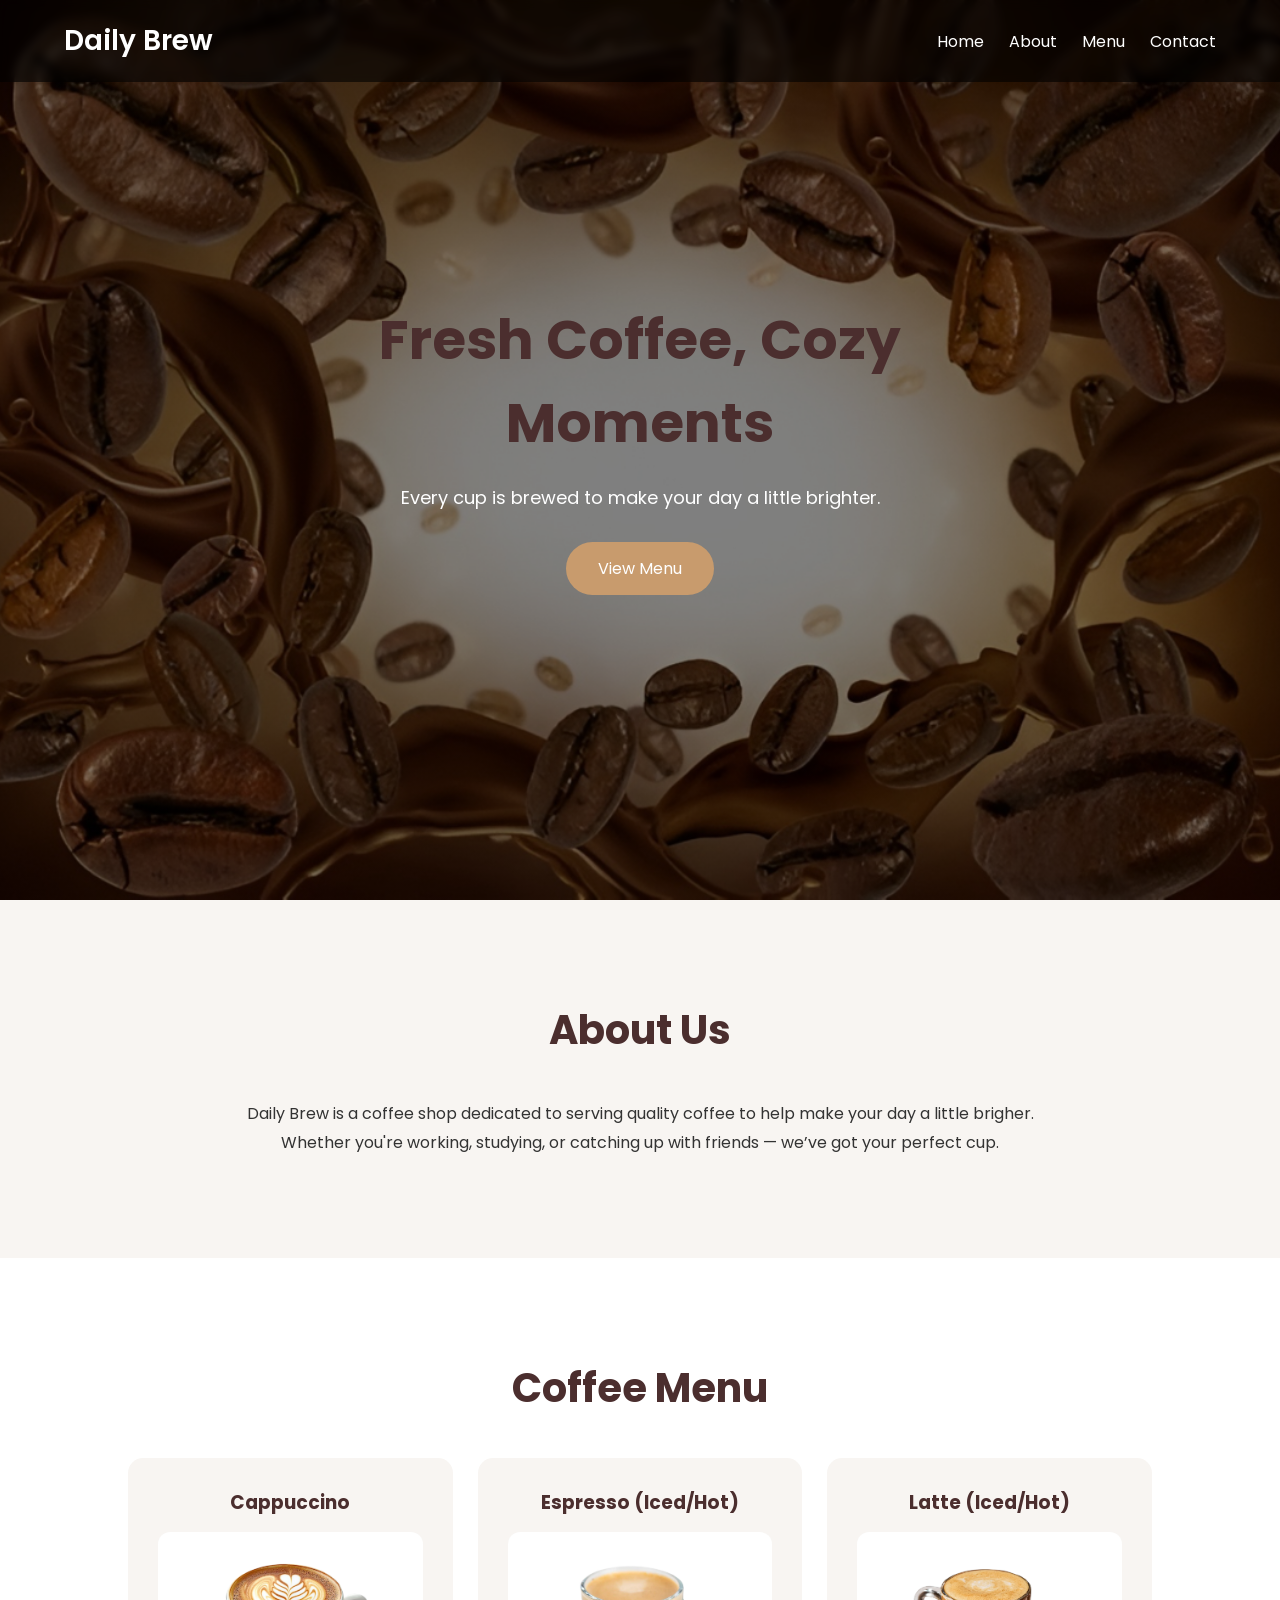
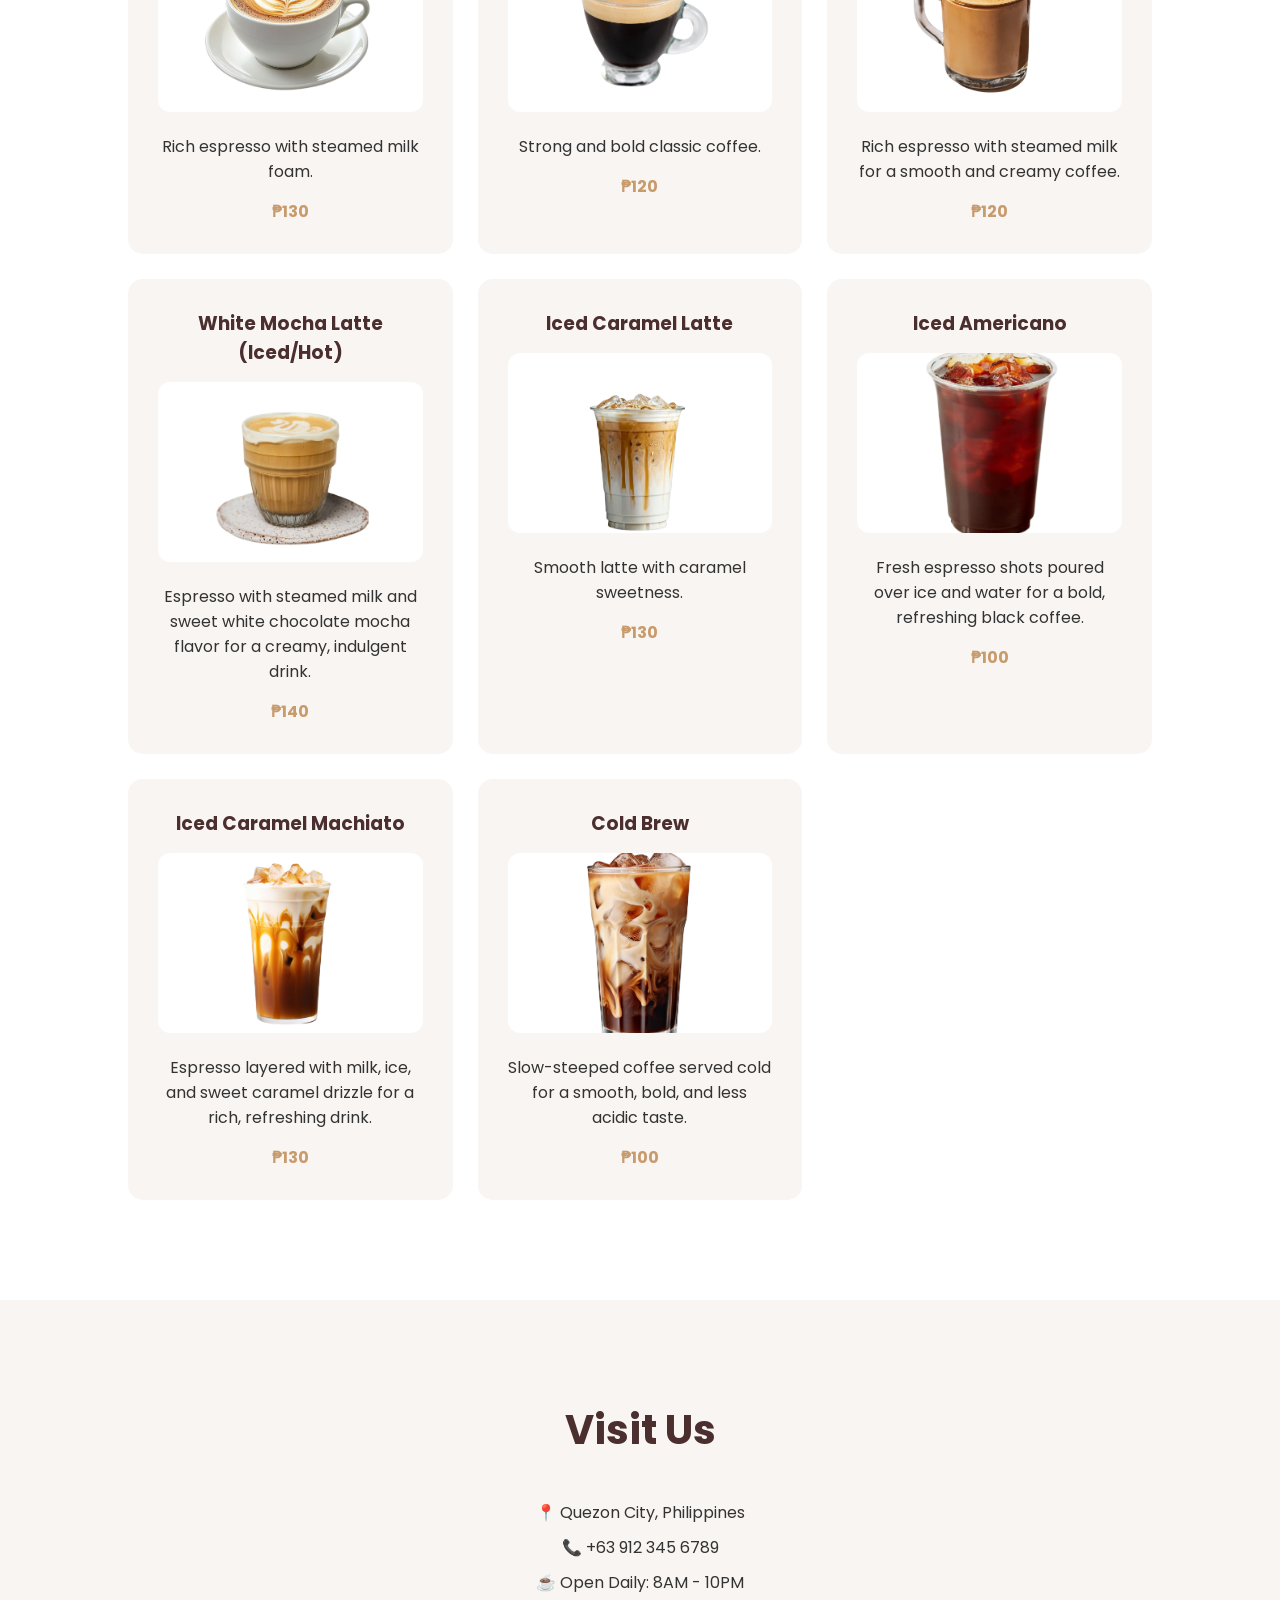
==== index.html @ fbd48a15 "Add files via upload" ====
<!DOCTYPE html>
<html lang="en">
<head>
    <meta charset="UTF-8" />
    <meta name="viewport" content="width=device-width, initial-scale=1.0" />
    <title>Daily Brew Coffee</title>

    <link rel="stylesheet" href="style.css" />

    <link rel="preconnect" href="https://fonts.googleapis.com">
    <link href="https://fonts.googleapis.com/css2?family=Poppins:wght@300;400;500;600;700&display=swap" rel="stylesheet">
</head>
<body>

    <!-- Navbar -->
    <header>
        <nav class="navbar">
            <h1 class="logo">Daily Brew</h1>

            <ul class="nav-links">
                <li><a href="#home">Home</a></li>
                <li><a href="#about">About</a></li>
                <li><a href="#menu">Menu</a></li>
                <li><a href="#contact">Contact</a></li>
            </ul>
        </nav>
    </header>

    <!-- Hero Section -->
    <section class="hero" id="home">
        <div class="hero-content">
            <h2>Fresh Coffee, Cozy Moments</h2>
            <p>
                Every cup is brewed to make your day a little brighter.
            </p>

            <a href="#menu" class="btn">View Menu</a>
        </div>
    </section>

    <!-- About -->
    <section class="about" id="about">
        <div class="container">
            <h2>About Us</h2>

            <p>
                Daily Brew is a coffee shop dedicated to serving quality coffee
                to help make your day a little brigher. Whether you're working,
                studying, or catching up with friends — we’ve got your perfect cup.
            </p>
        </div>
    </section>

    <!-- Menu -->
    <section class="menu" id="menu">
        <div class="container">
            <h2>Coffee Menu</h2>

            <div class="menu-grid">

                <div class="menu-card">
                    <h3>Cappuccino </h3>
                    <img src="/images/cappucino.png" alt="cappucino photo">
                    <p>Rich espresso with steamed milk foam.</p>
                    <span>₱130</span>
                    
                </div>

                <div class="menu-card">
                    <h3>Espresso (Iced/Hot)</h3>
                    <img src="images/espresso.png" alt="espresso photo">
                    <p>Strong and bold classic coffee.</p>
                    <span>₱120</span>
                </div>

                <div class="menu-card">
                    <h3>Latte (Iced/Hot)</h3>
                    <img src="images/lattee.png" alt="latte photo">
                    <p>Rich espresso with steamed milk for a smooth and creamy coffee.</p>
                    <span>₱120</span>
                </div>

                <div class="menu-card">
                    <h3>White Mocha Latte (Iced/Hot)</h3>
                    <img src="images/whitemochalatte.png" alt="white mocha latte photo">
                    <p>Espresso with steamed milk and sweet white chocolate mocha flavor for a creamy, indulgent drink.</p>
                    <span>₱140</span>
                </div>

                <div class="menu-card">
                    <h3>Iced Caramel Latte</h3>
                    <img src="images/caramellatte.png" alt="caramel latte photo">
                    <p>Smooth latte with caramel sweetness.</p>
                    <span>₱130</span>
                </div>
                
                <div class="menu-card">
                    <h3>Iced Americano</h3>
                    <img src="images/amerikano.png" alt="Iced Americano photo">
                    <p>Fresh espresso shots poured over ice and water for a bold, refreshing black coffee.</p>
                    <span>₱100</span>
                </div>

                <div class="menu-card">
                    <h3>Iced Caramel Machiato</h3>
                    <img src="images/caramelmachiato.png" alt="caramel machiato photo">
                    <p>Espresso layered with milk, ice, and sweet caramel drizzle for a rich, refreshing drink.</p>
                    <span>₱130</span>
                </div>

                <div class="menu-card">
                    <h3>Cold Brew</h3>
                    <img src="images/coldbrews.png" alt="cold brew photo">
                    <p>Slow-steeped coffee served cold for a smooth, bold, and less acidic taste.</p>
                    <span>₱100</span>
                </div>


            </div>
        </div>
    </section>

    <!-- Contact -->
    <section class="contact" id="contact">
        <div class="container">
            <h2>Visit Us</h2>

            <p>📍 Quezon City, Philippines</p>
            <p>📞 +63 912 345 6789</p>
            <p>☕ Open Daily: 8AM - 10PM</p>
        </div>
    </section>
    
    <script src="script.js"></script>
</body>
</html>
---- style.css ----
*{
    margin: 0;
    padding: 0;
    box-sizing: border-box;
}

body{
    font-family: 'Poppins', sans-serif;
    background: #f8f5f2;
    color: #333;
}

/* Navbar */
header{
    width: 100%;
    position: fixed;
    top: 0;
    left: 0;
    background: rgba(0,0,0,0.6);
    backdrop-filter: blur(5px);
    z-index: 1000;
}

.navbar{
    width: 90%;
    margin: auto;
    padding: 20px 0;

    display: flex;
    justify-content: space-between;
    align-items: center;
}

.logo{
    color: white;
    font-size: 28px;
    font-weight: 600;
}

.nav-links{
    list-style: none;
    display: flex;
    gap: 25px;
}

.nav-links a{
    text-decoration: none;
    color: white;
    transition: 0.3s;
}

.nav-links a:hover{
    color: #c89b6d;
}

/* Hero */
.hero{
    height: 100vh;

    background:
        linear-gradient(rgba(0,0,0,0.5),
        rgba(0,0,0,0.5)),
        url("images/coffeewebs.jpg");

    background-size: cover;
    background-position: center;

    display: flex;
    justify-content: center;
    align-items: center;
    text-align: center;
    color: white;
}

.hero-content{
    width: 90%;
    max-width: 700px;
}

.hero h2{
    font-size: 55px;
    margin-bottom: 20px;
}

.hero p{
    font-size: 18px;
    margin-bottom: 30px;
    line-height: 1.6;
}

.btn{
    display: inline-block;
    padding: 14px 32px;
    background: #c89b6d;
    color: white;
    text-decoration: none;
    border-radius: 50px;
    transition: 0.3s;
}

.btn:hover{
    background: #a97c50;
}

/* Sections */
section{
    padding: 100px 10%;
}

.container{
    max-width: 1100px;
    margin: auto;
}

section h2{
    text-align: center;
    margin-bottom: 40px;
    font-size: 40px;
    color: #4b2e2e;
}

/* About */
.about p{
    text-align: center;
    line-height: 1.8;
    max-width: 800px;
    margin: auto;
}

/* Menu */
.menu{
    background: white;
}

.menu-grid{
    display: grid;
    grid-template-columns: repeat(auto-fit, minmax(250px,1fr));
    gap: 25px;
}

.menu-card{
    background: #f8f5f2;
    padding: 30px;
    border-radius: 15px;
    text-align: center;
    transition: 0.3s;
}

.menu-card img {
    width: 100%;
    height: 180px;
    object-fit: cover;
    border-radius: 12px;
    margin-bottom: 15px;
}

.menu-card:hover{
    transform: translateY(-5px);
}

.menu-card h3{
    margin-bottom: 15px;
    color: #4b2e2e;
}

.menu-card p{
    margin-bottom: 15px;
}

.menu-card span{
    font-weight: bold;
    color: #c89b6d;
}

/* Contact */
.contact{
    text-align: center;
}

.contact p{
    margin: 10px 0;
}

/* SECTION ANIMATION */
section{
    opacity: 0;
    transform: translateY(50px);
    transition: 1s;
}

section.show{
    opacity: 1;
    transform: translateY(0);
}

/* BUTTON RIPPLE EFFECT */
.btn{
    position: relative;
    overflow: hidden;
}

.ripple{
    position: absolute;
    width: 20px;
    height: 20px;
    background: rgba(255,255,255,0.7);
    border-radius: 50%;
    transform: scale(0);
    animation: ripple-effect 0.6s linear;
}

@keyframes ripple-effect{
    to{
        transform: scale(15);
        opacity: 0;
    }
}

/* MENU CARD SMOOTH EFFECT */
.menu-card{
    transition: 0.3s ease;
}

/* Responsive */
@media(max-width: 768px){

    .navbar{
        flex-direction: column;
        gap: 15px;
    }

    .hero h2{
        font-size: 38px;
    }

    .nav-links{
        gap: 15px;
    }
}
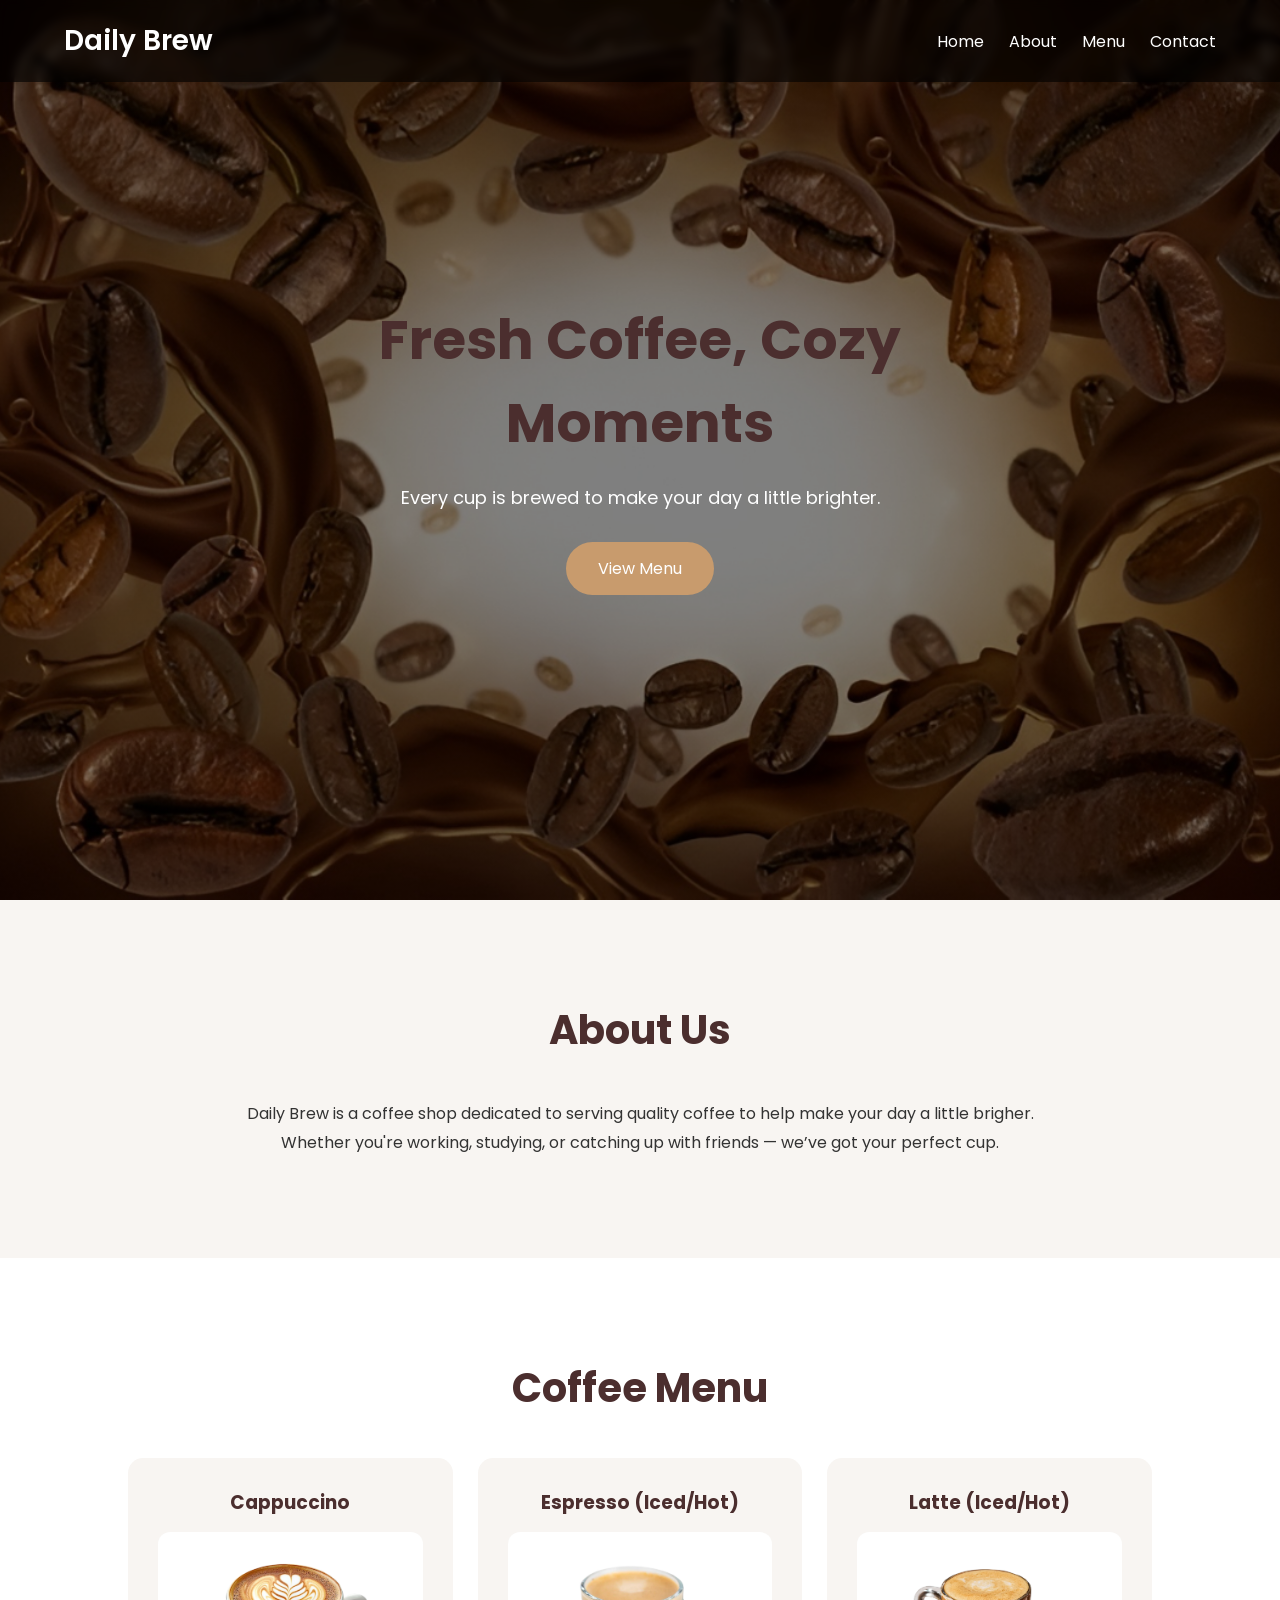
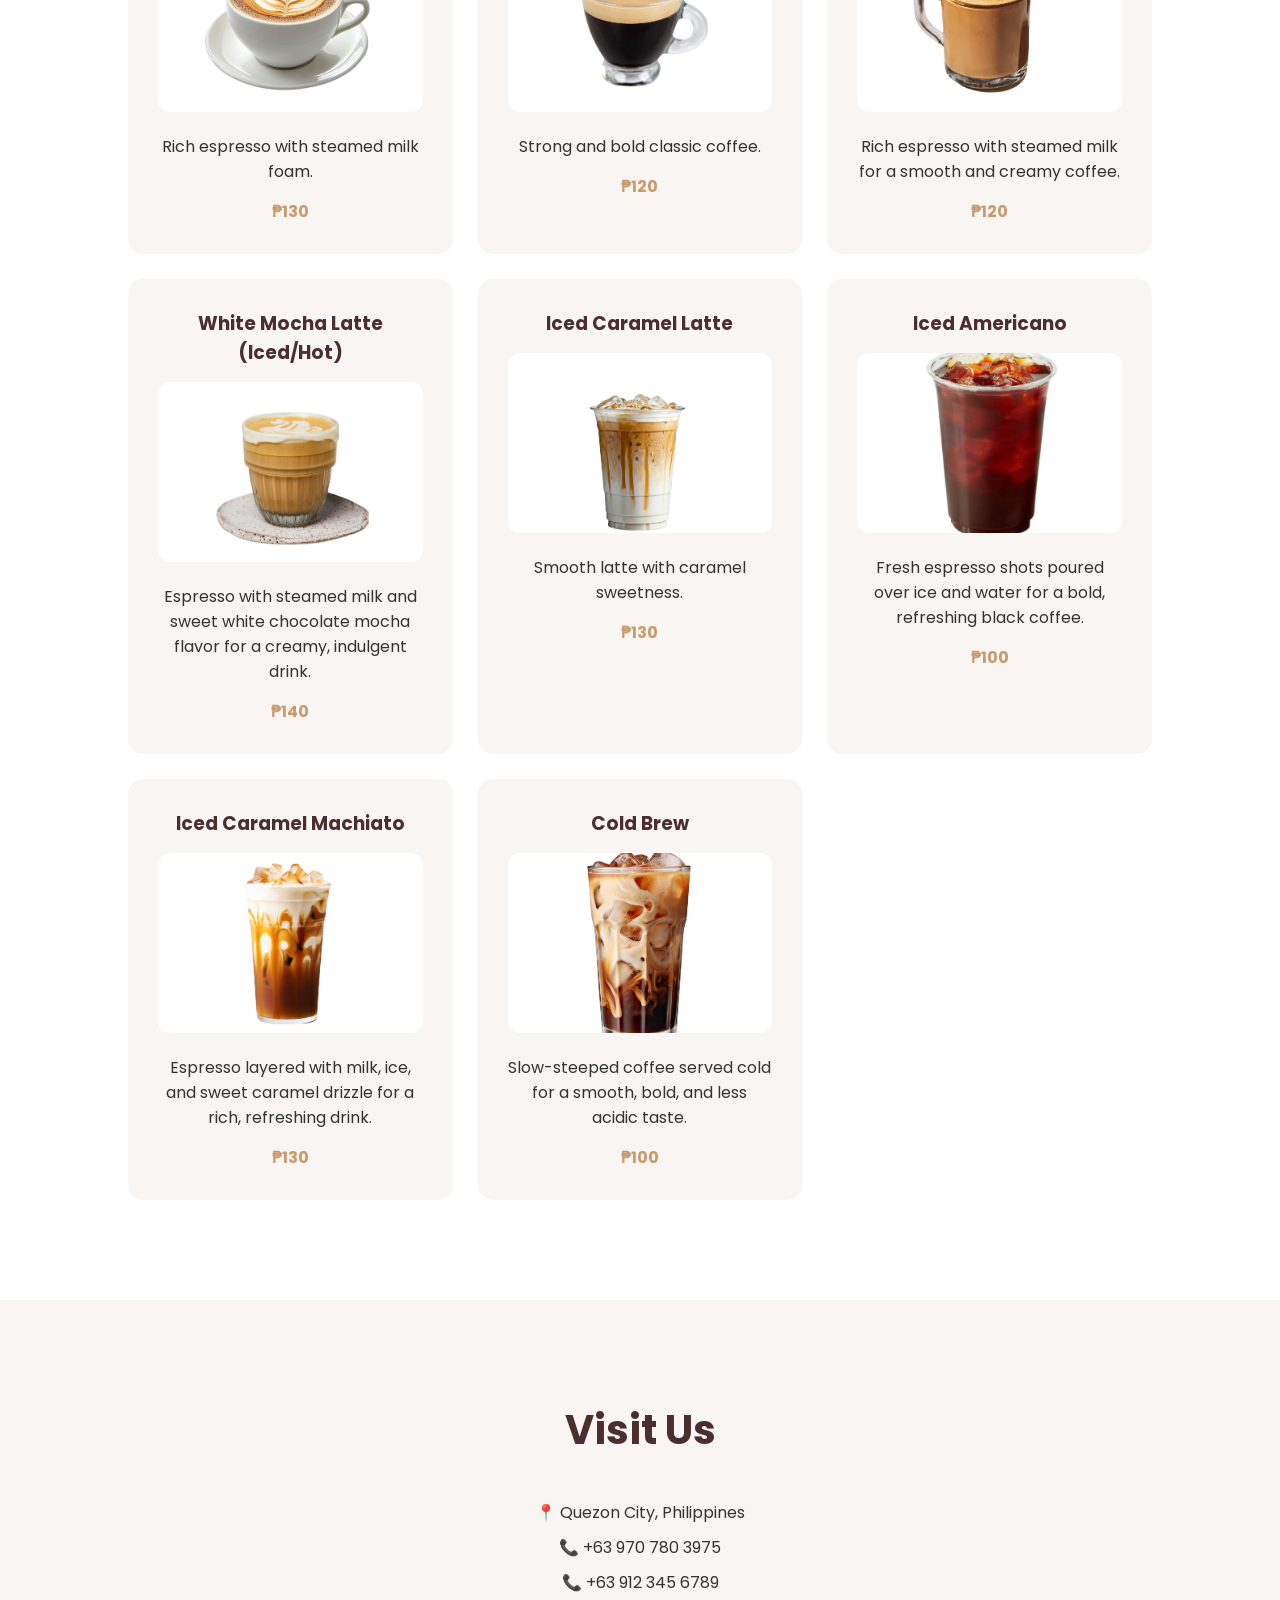
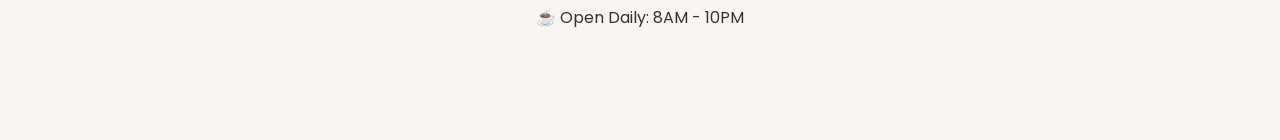
==== commit c494dc4e: "Update index.html akin to" ====
--- a/index.html
+++ b/index.html
@@ -26,7 +26,7 @@
         </nav>
     </header>
 
-    <!-- Hero Section -->
+    <!-- Eto Hero Section namin -->
     <section class="hero" id="home">
         <div class="hero-content">
             <h2>Fresh Coffee, Cozy Moments</h2>
@@ -51,7 +51,7 @@
         </div>
     </section>
 
-    <!-- Menu -->
+    <!-- Eto yung mga Menu ng  coffee -->
     <section class="menu" id="menu">
         <div class="container">
             <h2>Coffee Menu</h2>
@@ -60,7 +60,7 @@
 
                 <div class="menu-card">
                     <h3>Cappuccino </h3>
-                    <img src="/images/cappucino.png" alt="cappucino photo">
+                    <img src="images/cappucino.png" alt="cappucino photo">
                     <p>Rich espresso with steamed milk foam.</p>
                     <span>₱130</span>
                     
@@ -126,6 +126,7 @@
             <h2>Visit Us</h2>
 
             <p>📍 Quezon City, Philippines</p>
+              <p>📞 +63 970 780 3975</p>
             <p>📞 +63 912 345 6789</p>
             <p>☕ Open Daily: 8AM - 10PM</p>
         </div>
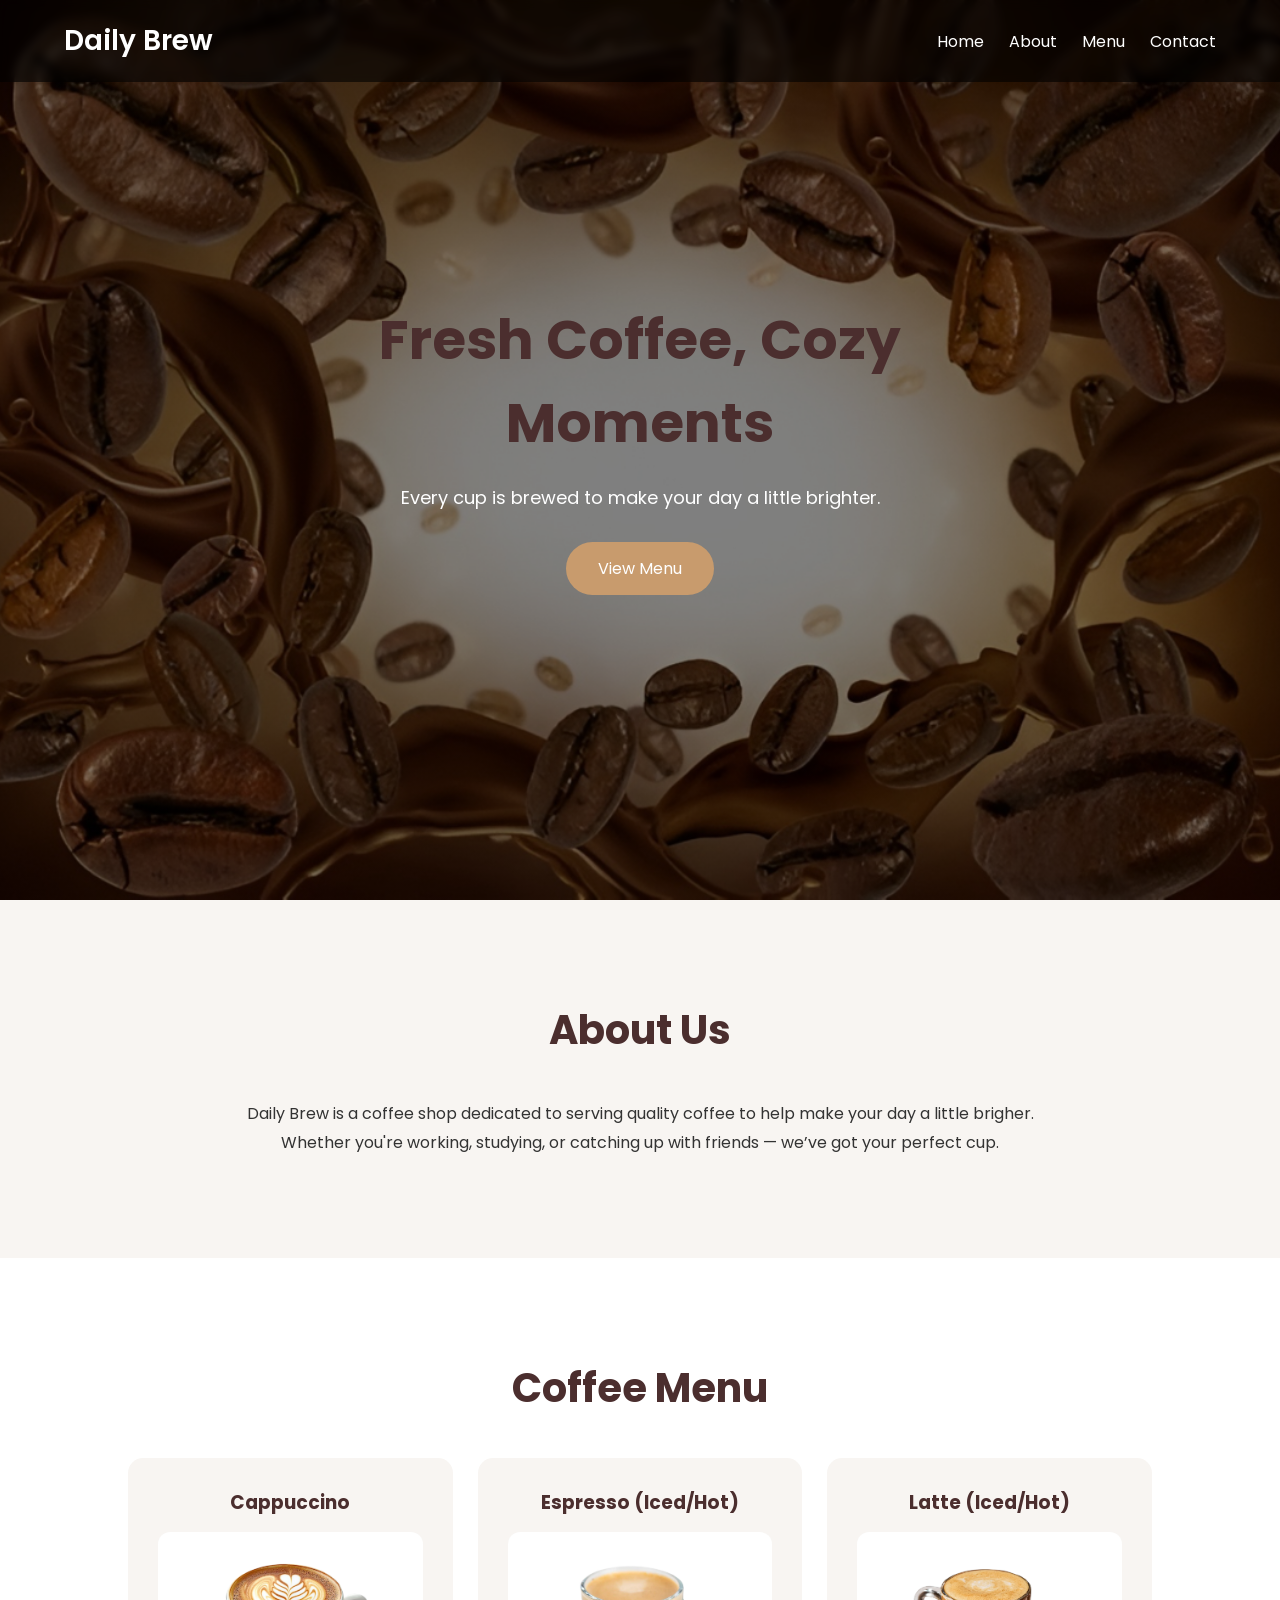
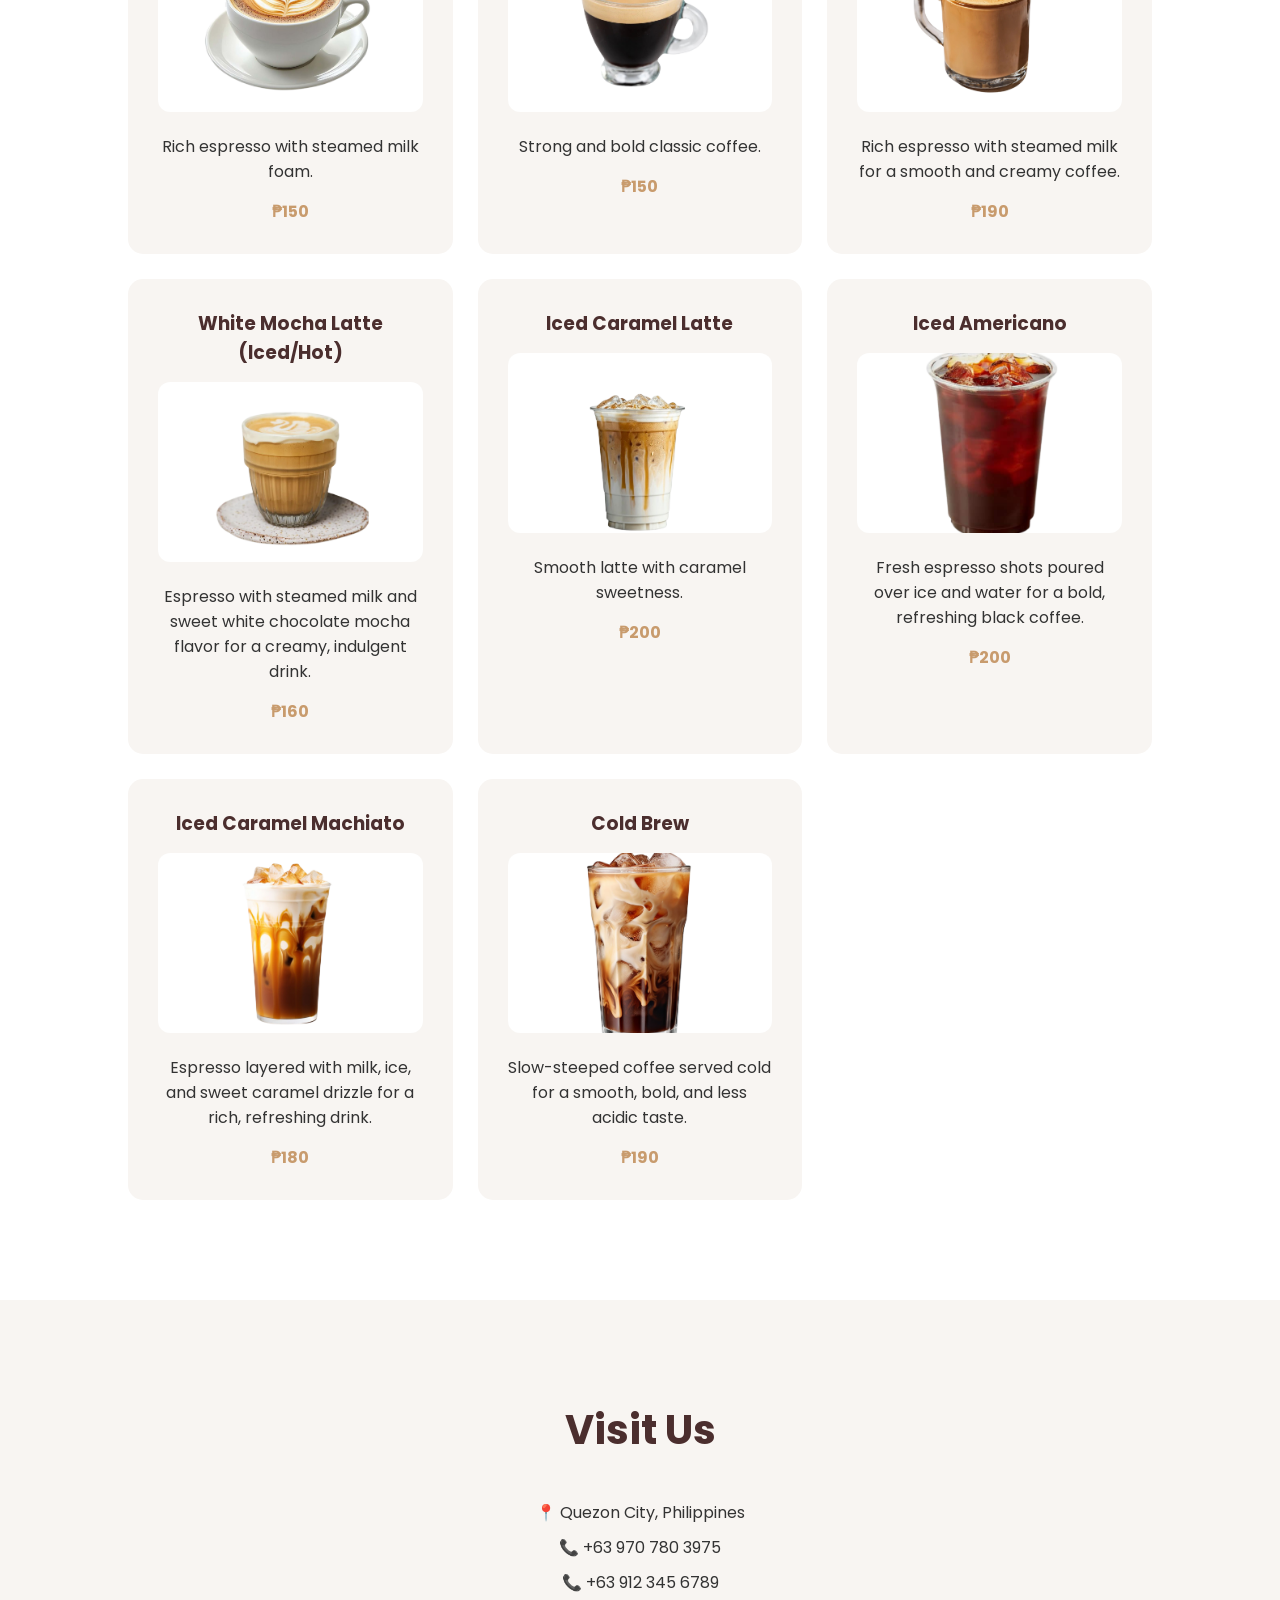
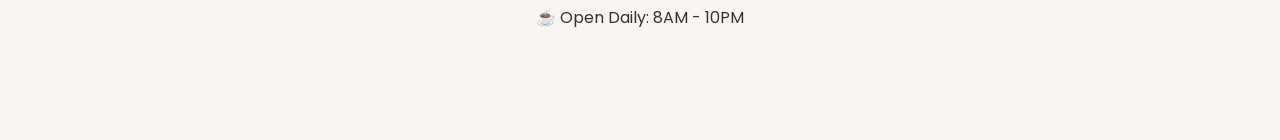
==== commit cddf14ae: "Update index.html" ====
--- a/index.html
+++ b/index.html
@@ -62,7 +62,7 @@
                     <h3>Cappuccino </h3>
                     <img src="images/cappucino.png" alt="cappucino photo">
                     <p>Rich espresso with steamed milk foam.</p>
-                    <span>₱130</span>
+                    <span>₱150</span>
                     
                 </div>
 
@@ -70,49 +70,49 @@
                     <h3>Espresso (Iced/Hot)</h3>
                     <img src="images/espresso.png" alt="espresso photo">
                     <p>Strong and bold classic coffee.</p>
-                    <span>₱120</span>
+                    <span>₱150</span>
                 </div>
 
                 <div class="menu-card">
                     <h3>Latte (Iced/Hot)</h3>
                     <img src="images/lattee.png" alt="latte photo">
                     <p>Rich espresso with steamed milk for a smooth and creamy coffee.</p>
-                    <span>₱120</span>
+                    <span>₱190</span>
                 </div>
 
                 <div class="menu-card">
                     <h3>White Mocha Latte (Iced/Hot)</h3>
                     <img src="images/whitemochalatte.png" alt="white mocha latte photo">
                     <p>Espresso with steamed milk and sweet white chocolate mocha flavor for a creamy, indulgent drink.</p>
-                    <span>₱140</span>
+                    <span>₱160</span>
                 </div>
 
                 <div class="menu-card">
                     <h3>Iced Caramel Latte</h3>
                     <img src="images/caramellatte.png" alt="caramel latte photo">
                     <p>Smooth latte with caramel sweetness.</p>
-                    <span>₱130</span>
+                    <span>₱200</span>
                 </div>
                 
                 <div class="menu-card">
                     <h3>Iced Americano</h3>
                     <img src="images/amerikano.png" alt="Iced Americano photo">
                     <p>Fresh espresso shots poured over ice and water for a bold, refreshing black coffee.</p>
-                    <span>₱100</span>
+                    <span>₱200</span>
                 </div>
 
                 <div class="menu-card">
                     <h3>Iced Caramel Machiato</h3>
                     <img src="images/caramelmachiato.png" alt="caramel machiato photo">
                     <p>Espresso layered with milk, ice, and sweet caramel drizzle for a rich, refreshing drink.</p>
-                    <span>₱130</span>
+                    <span>₱180</span>
                 </div>
 
                 <div class="menu-card">
                     <h3>Cold Brew</h3>
                     <img src="images/coldbrews.png" alt="cold brew photo">
                     <p>Slow-steeped coffee served cold for a smooth, bold, and less acidic taste.</p>
-                    <span>₱100</span>
+                    <span>₱190</span>
                 </div>
 
 
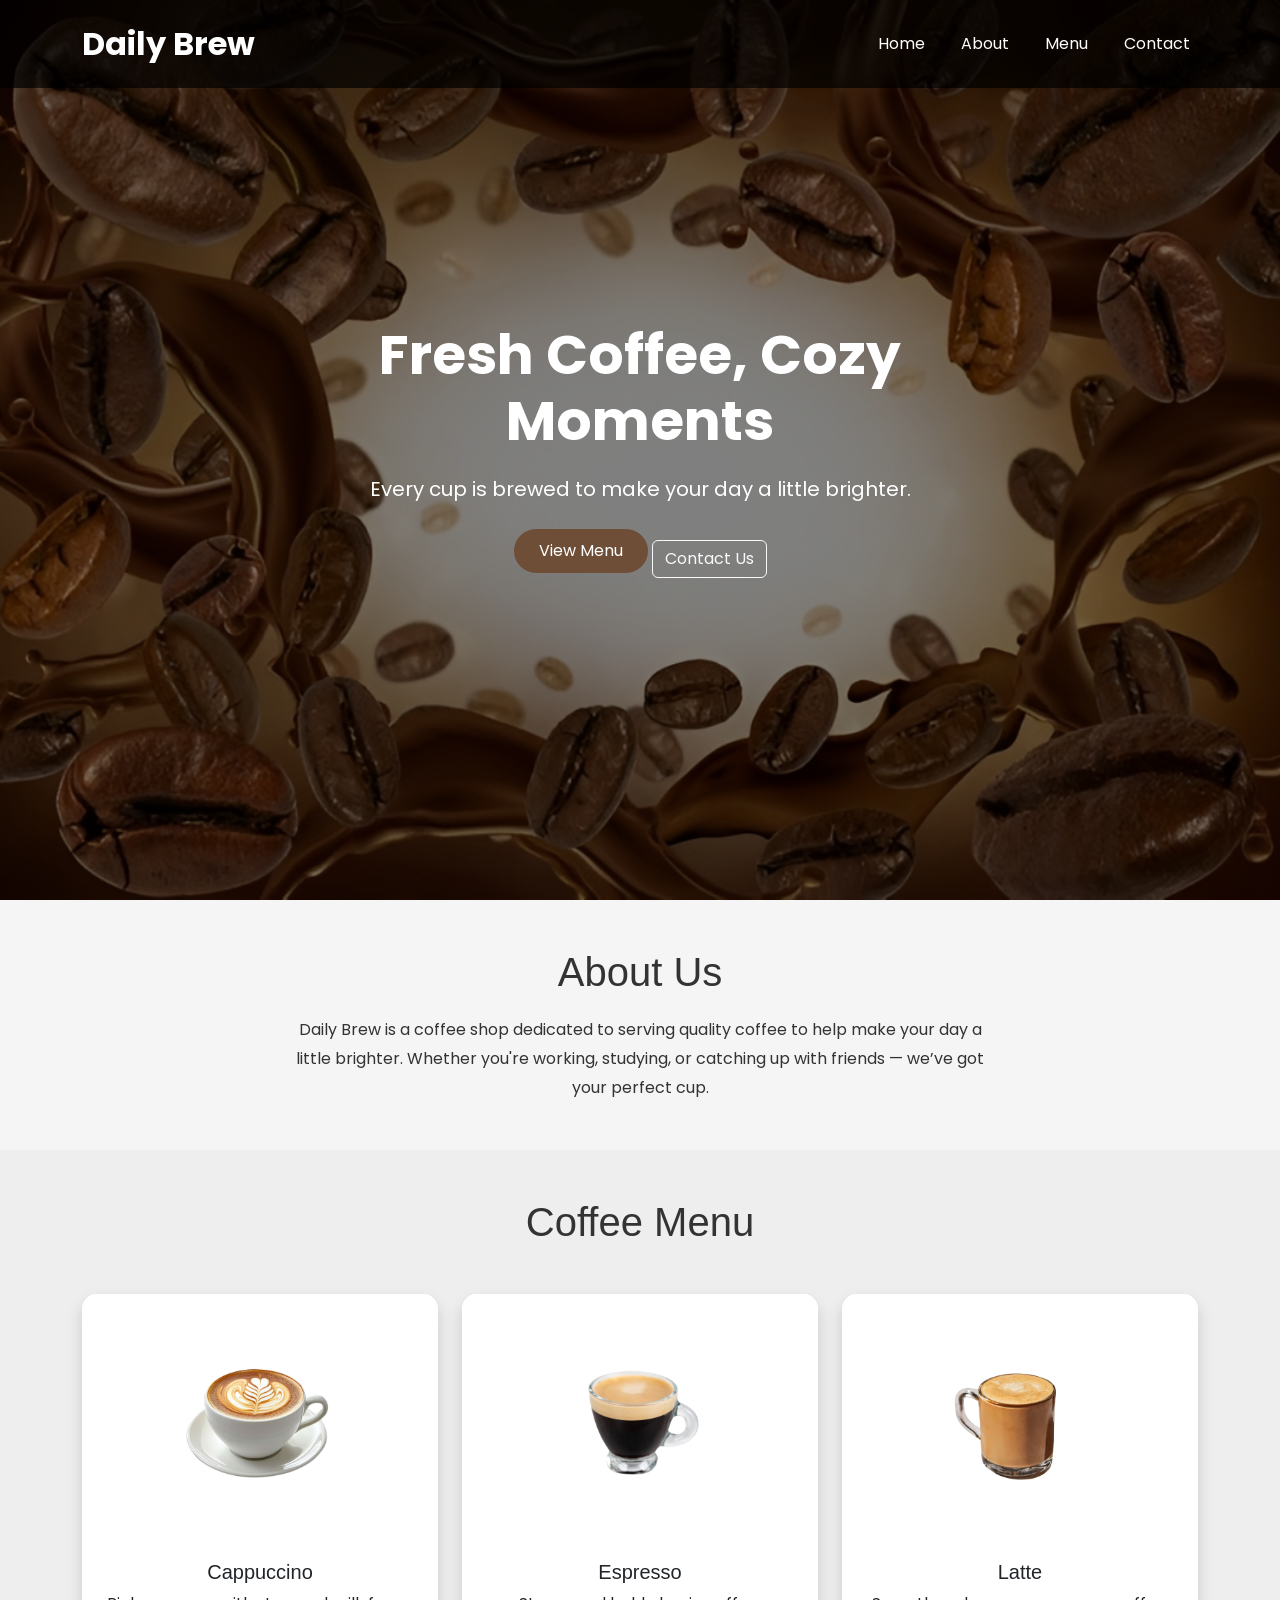
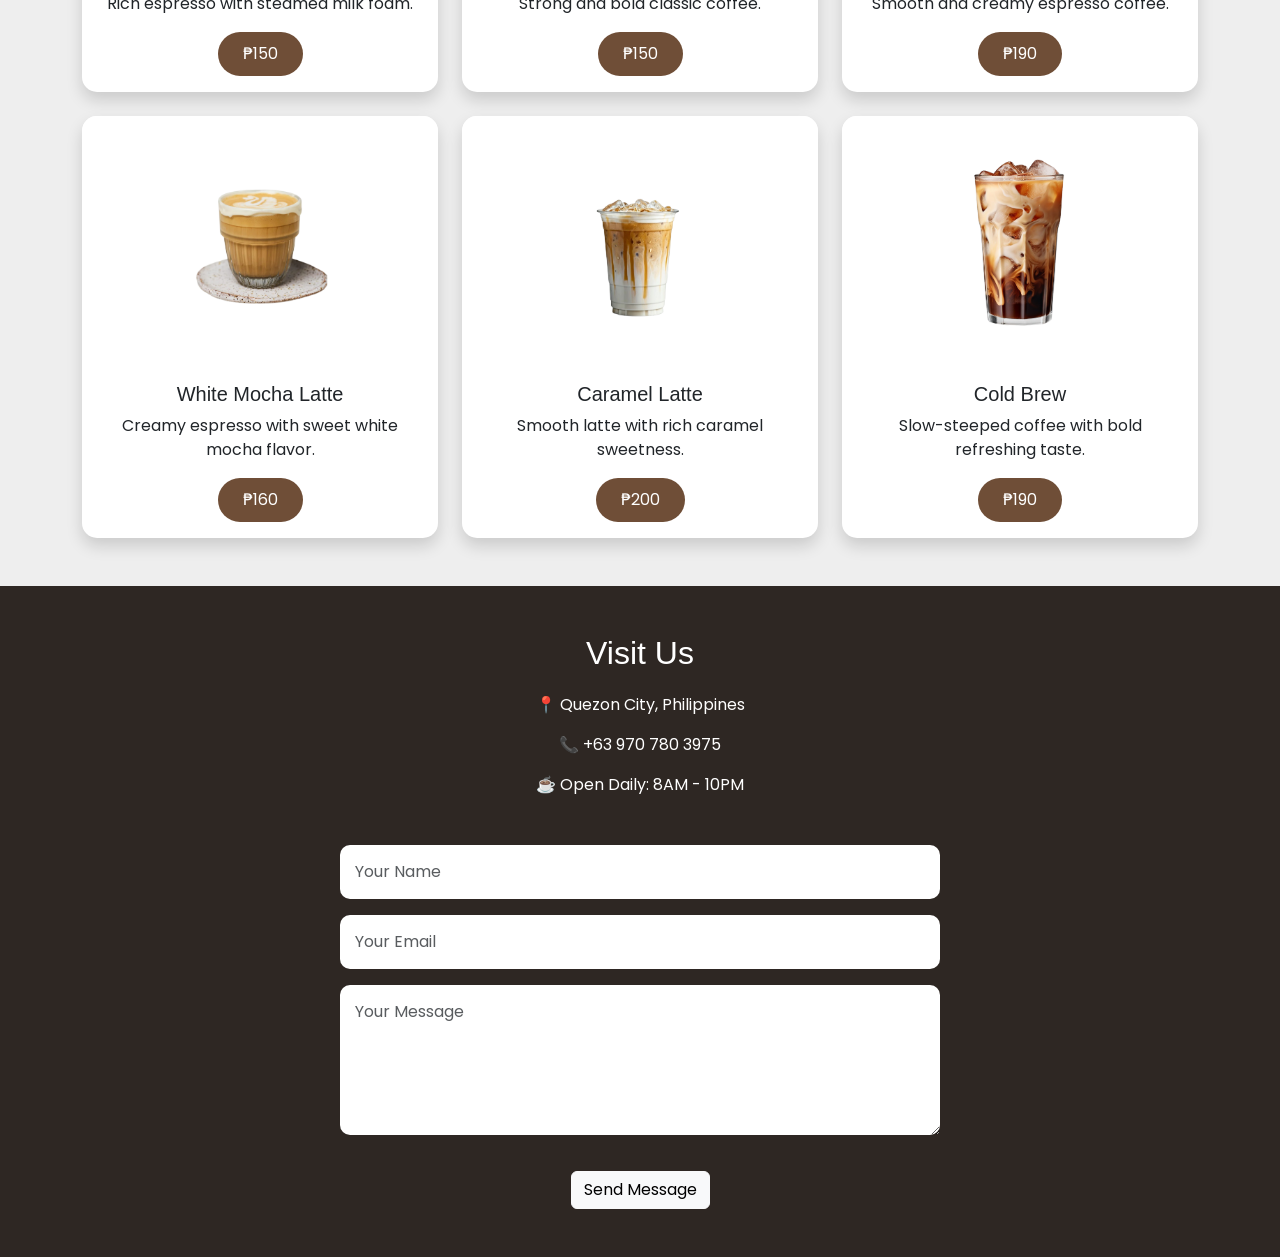
==== commit cdc17957: "Add files via upload" ====
--- a/index.html
+++ b/index.html
@@ -1,137 +1,387 @@
 <!DOCTYPE html>
 <html lang="en">
 <head>
-    <meta charset="UTF-8" />
-    <meta name="viewport" content="width=device-width, initial-scale=1.0" />
+
+    <meta charset="UTF-8">
+    <meta name="viewport" content="width=device-width, initial-scale=1.0">
+
     <title>Daily Brew Coffee</title>
 
-    <link rel="stylesheet" href="style.css" />
-
+    <!-- Bootstrap -->
+    <link href="https://cdn.jsdelivr.net/npm/bootstrap@5.3.3/dist/css/bootstrap.min.css" rel="stylesheet">
+
+    <!-- Custom CSS -->
+    <link rel="stylesheet" href="css/style.css">
+
+    <!-- Google Fonts -->
     <link rel="preconnect" href="https://fonts.googleapis.com">
+
     <link href="https://fonts.googleapis.com/css2?family=Poppins:wght@300;400;500;600;700&display=swap" rel="stylesheet">
+
 </head>
+
 <body>
 
-    <!-- Navbar -->
-    <header>
-        <nav class="navbar">
-            <h1 class="logo">Daily Brew</h1>
-
-            <ul class="nav-links">
-                <li><a href="#home">Home</a></li>
-                <li><a href="#about">About</a></li>
-                <li><a href="#menu">Menu</a></li>
-                <li><a href="#contact">Contact</a></li>
+<!-- NAVBAR -->
+
+<nav class="navbar navbar-expand-lg navbar-dark fixed-top">
+
+    <div class="container">
+
+        <a class="navbar-brand logo" href="#">
+            Daily Brew
+        </a>
+
+        <button class="navbar-toggler"
+        type="button"
+        data-bs-toggle="collapse"
+        data-bs-target="#navbarNav">
+
+            <span class="navbar-toggler-icon"></span>
+
+        </button>
+
+        <div class="collapse navbar-collapse" id="navbarNav">
+
+            <ul class="navbar-nav ms-auto">
+
+                <li class="nav-item">
+                    <a class="nav-link" href="#home">Home</a>
+                </li>
+
+                <li class="nav-item">
+                    <a class="nav-link" href="#about">About</a>
+                </li>
+
+                <li class="nav-item">
+                    <a class="nav-link" href="#menu">Menu</a>
+                </li>
+
+                <li class="nav-item">
+                    <a class="nav-link" href="#contact">Contact</a>
+                </li>
+
             </ul>
-        </nav>
-    </header>
-
-    <!-- Eto Hero Section namin -->
-    <section class="hero" id="home">
-        <div class="hero-content">
-            <h2>Fresh Coffee, Cozy Moments</h2>
-            <p>
-                Every cup is brewed to make your day a little brighter.
-            </p>
-
-            <a href="#menu" class="btn">View Menu</a>
-        </div>
-    </section>
-
-    <!-- About -->
-    <section class="about" id="about">
-        <div class="container">
-            <h2>About Us</h2>
-
-            <p>
-                Daily Brew is a coffee shop dedicated to serving quality coffee
-                to help make your day a little brigher. Whether you're working,
-                studying, or catching up with friends — we’ve got your perfect cup.
-            </p>
-        </div>
-    </section>
-
-    <!-- Eto yung mga Menu ng  coffee -->
-    <section class="menu" id="menu">
-        <div class="container">
-            <h2>Coffee Menu</h2>
-
-            <div class="menu-grid">
-
-                <div class="menu-card">
-                    <h3>Cappuccino </h3>
-                    <img src="images/cappucino.png" alt="cappucino photo">
-                    <p>Rich espresso with steamed milk foam.</p>
-                    <span>₱150</span>
-                    
-                </div>
-
-                <div class="menu-card">
-                    <h3>Espresso (Iced/Hot)</h3>
-                    <img src="images/espresso.png" alt="espresso photo">
-                    <p>Strong and bold classic coffee.</p>
-                    <span>₱150</span>
-                </div>
-
-                <div class="menu-card">
-                    <h3>Latte (Iced/Hot)</h3>
-                    <img src="images/lattee.png" alt="latte photo">
-                    <p>Rich espresso with steamed milk for a smooth and creamy coffee.</p>
-                    <span>₱190</span>
-                </div>
-
-                <div class="menu-card">
-                    <h3>White Mocha Latte (Iced/Hot)</h3>
-                    <img src="images/whitemochalatte.png" alt="white mocha latte photo">
-                    <p>Espresso with steamed milk and sweet white chocolate mocha flavor for a creamy, indulgent drink.</p>
-                    <span>₱160</span>
-                </div>
-
-                <div class="menu-card">
-                    <h3>Iced Caramel Latte</h3>
-                    <img src="images/caramellatte.png" alt="caramel latte photo">
-                    <p>Smooth latte with caramel sweetness.</p>
-                    <span>₱200</span>
-                </div>
-                
-                <div class="menu-card">
-                    <h3>Iced Americano</h3>
-                    <img src="images/amerikano.png" alt="Iced Americano photo">
-                    <p>Fresh espresso shots poured over ice and water for a bold, refreshing black coffee.</p>
-                    <span>₱200</span>
-                </div>
-
-                <div class="menu-card">
-                    <h3>Iced Caramel Machiato</h3>
-                    <img src="images/caramelmachiato.png" alt="caramel machiato photo">
-                    <p>Espresso layered with milk, ice, and sweet caramel drizzle for a rich, refreshing drink.</p>
-                    <span>₱180</span>
-                </div>
-
-                <div class="menu-card">
-                    <h3>Cold Brew</h3>
-                    <img src="images/coldbrews.png" alt="cold brew photo">
-                    <p>Slow-steeped coffee served cold for a smooth, bold, and less acidic taste.</p>
-                    <span>₱190</span>
-                </div>
-
-
-            </div>
-        </div>
-    </section>
-
-    <!-- Contact -->
-    <section class="contact" id="contact">
-        <div class="container">
-            <h2>Visit Us</h2>
-
-            <p>📍 Quezon City, Philippines</p>
-              <p>📞 +63 970 780 3975</p>
-            <p>📞 +63 912 345 6789</p>
-            <p>☕ Open Daily: 8AM - 10PM</p>
-        </div>
-    </section>
-    
-    <script src="script.js"></script>
+
+        </div>
+
+    </div>
+
+</nav>
+
+<!-- HERO SECTION -->
+
+<section class="hero" id="home">
+
+    <div class="hero-content">
+
+        <h2>Fresh Coffee, Cozy Moments</h2>
+
+        <p>
+            Every cup is brewed to make your day a little brighter.
+        </p>
+
+        <a href="#menu" class="btn btn-dark">
+            View Menu
+        </a>
+
+    <a href="#contact" class="btn btn-outline-light mt-3">
+    Contact Us
+</a>
+
+    </div>
+
+</section>
+
+<!-- ABOUT -->
+
+<section class="about py-5" id="about">
+
+    <div class="container text-center">
+
+        <h2>About Us</h2>
+
+        <p>
+            Daily Brew is a coffee shop dedicated to serving quality coffee
+            to help make your day a little brighter.
+            Whether you're working, studying, or catching up with friends —
+            we’ve got your perfect cup.
+        </p>
+
+    </div>
+
+</section>
+
+<!-- MENU -->
+
+<section class="menu py-5" id="menu">
+
+    <div class="container">
+
+        <h2 class="text-center mb-5">
+            Coffee Menu
+        </h2>
+
+        <div class="row g-4">
+
+            <!-- CARD 1 -->
+            <div class="col-md-4">
+                <div class="card h-100 shadow">
+
+                    <img src="images/cappucino.png"
+                    class="card-img-top"
+                    alt="Cappuccino">
+
+                    <div class="card-body text-center">
+
+                        <h5 class="card-title">Cappuccino</h5>
+
+                        <p class="card-text">
+                            Rich espresso with steamed milk foam.
+                        </p>
+
+                        <button class="btn btn-dark">
+                            ₱150
+                        </button>
+
+                    </div>
+
+                </div>
+            </div>
+
+            <!-- CARD 2 -->
+            <div class="col-md-4">
+                <div class="card h-100 shadow">
+
+                    <img src="images/espresso.png"
+                    class="card-img-top"
+                    alt="Espresso">
+
+                    <div class="card-body text-center">
+
+                        <h5 class="card-title">Espresso</h5>
+
+                        <p class="card-text">
+                            Strong and bold classic coffee.
+                        </p>
+
+                        <button class="btn btn-dark">
+                            ₱150
+                        </button>
+
+                    </div>
+
+                </div>
+            </div>
+
+            <!-- CARD 3 -->
+            <div class="col-md-4">
+                <div class="card h-100 shadow">
+
+                    <img src="images/lattee.png"
+                    class="card-img-top"
+                    alt="Latte">
+
+                    <div class="card-body text-center">
+
+                        <h5 class="card-title">Latte</h5>
+
+                        <p class="card-text">
+                            Smooth and creamy espresso coffee.
+                        </p>
+
+                        <button class="btn btn-dark">
+                            ₱190
+                        </button>
+
+                    </div>
+
+                </div>
+            </div>
+
+            <!-- CARD 4 -->
+            <div class="col-md-4">
+                <div class="card h-100 shadow">
+
+                    <img src="images/whitemochalatte.png"
+                    class="card-img-top"
+                    alt="White Mocha Latte">
+
+                    <div class="card-body text-center">
+
+                        <h5 class="card-title">
+                            White Mocha Latte
+                        </h5>
+
+                        <p class="card-text">
+                            Creamy espresso with sweet white mocha flavor.
+                        </p>
+
+                        <button class="btn btn-dark">
+                            ₱160
+                        </button>
+
+                    </div>
+
+                </div>
+            </div>
+
+            <!-- CARD 5 -->
+            <div class="col-md-4">
+                <div class="card h-100 shadow">
+
+                    <img src="images/caramellatte.png"
+                    class="card-img-top"
+                    alt="Caramel Latte">
+
+                    <div class="card-body text-center">
+
+                        <h5 class="card-title">
+                            Caramel Latte
+                        </h5>
+
+                        <p class="card-text">
+                            Smooth latte with rich caramel sweetness.
+                        </p>
+
+                        <button class="btn btn-dark">
+                            ₱200
+                        </button>
+
+                    </div>
+
+                </div>
+            </div>
+
+            <!-- CARD 6 -->
+            <div class="col-md-4">
+                <div class="card h-100 shadow">
+
+                    <img src="images/coldbrews.png"
+                    class="card-img-top"
+                    alt="Cold Brew">
+
+                    <div class="card-body text-center">
+
+                        <h5 class="card-title">
+                            Cold Brew
+                        </h5>
+
+                        <p class="card-text">
+                            Slow-steeped coffee with bold refreshing taste.
+                        </p>
+
+                        <button class="btn btn-dark">
+                            ₱190
+                        </button>
+
+                    </div>
+
+                </div>
+            </div>
+
+        </div>
+
+    </div>
+
+</section>
+<!-- CONTACT -->
+
+<section class="contact py-5 text-center" id="contact">
+
+   <div class="container">
+
+    <h2>Visit Us</h2>
+
+    <p>📍 Quezon City, Philippines</p>
+    <p>📞 +63 970 780 3975</p>
+    <p>☕ Open Daily: 8AM - 10PM</p>
+
+    <form action="contact.php"
+    method="POST"
+    class="mt-5">
+
+        <div class="mb-3">
+
+            <input type="text"
+            class="form-control"
+            name="name"
+            placeholder="Your Name"
+            required>
+
+        </div>
+
+        <div class="mb-3">
+
+            <input type="email"
+            class="form-control"
+            name="email"
+            placeholder="Your Email"
+            required>
+
+        </div>
+
+        <div class="mb-3">
+
+            <textarea class="form-control"
+            rows="5"
+            name="message"
+            placeholder="Your Message"
+            required></textarea>
+
+        </div>
+
+        <button type="submit"
+        class="btn btn-light">
+
+            Send Message
+
+        </button>
+
+    </form>
+
+</div>
+
+</section>
+
+
+<!-- SCRIPT -->
+
+<script src="js/script.js"></script>
+
+<!-- FORM VALIDATION -->
+
+<script>
+
+(() => {
+  'use strict'
+
+  const forms = document.querySelectorAll('.needs-validation')
+
+  Array.from(forms).forEach(form => {
+
+    form.addEventListener('submit', event => {
+
+      if (!form.checkValidity()) {
+
+        event.preventDefault()
+        event.stopPropagation()
+
+      }
+
+      form.classList.add('was-validated')
+
+    }, false)
+
+  })
+
+})()
+
+</script>
+
+<!-- Bootstrap JS -->
+
+<script src="https://cdn.jsdelivr.net/npm/bootstrap@5.3.3/dist/js/bootstrap.bundle.min.js"></script>
+
 </body>
 </html>
--- a/css/style.css
+++ b/css/style.css
@@ -0,0 +1,176 @@
+*{
+    margin:0;
+    padding:0;
+    box-sizing:border-box;
+    font-family:'Poppins',sans-serif;
+}
+
+html{
+    scroll-behavior:smooth;
+}
+
+body{
+    background:#f5f5f5;
+    color:#333;
+}
+
+/* NAVBAR */
+
+.navbar{
+    background:rgba(0,0,0,0.7);
+    padding:15px 0;
+}
+
+.logo{
+    color:white;
+    font-size:32px;
+    font-weight:700;
+}
+
+.nav-link{
+    color:white !important;
+    margin-left:20px;
+    transition:0.3s;
+}
+
+.nav-link:hover{
+    color:#c59d5f !important;
+}
+
+/* HERO SECTION */
+
+.hero{
+    height:100vh;
+
+    background:
+    linear-gradient(rgba(0,0,0,0.5),
+    rgba(0,0,0,0.5)),
+    url('../images/coffeewebs.jpg');
+
+    background-size:cover;
+    background-position:center;
+
+    display:flex;
+    justify-content:center;
+    align-items:center;
+
+    text-align:center;
+    color:white;
+}
+
+.hero-content h2{
+    font-size:55px;
+    font-weight:700;
+}
+.hero-content{
+    max-width:800px;
+    padding:20px;
+}
+.hero-content p{
+    font-size:20px;
+    margin:20px 0;
+}
+
+/* BUTTON */
+
+.btn-dark{
+    background:#6f4e37;
+    border:none;
+    border-radius:30px;
+    padding:10px 25px;
+}
+
+.btn-dark:hover{
+    background:#c59d5f;
+}
+
+/* ABOUT */
+
+.about{
+    padding:80px 20px;
+}
+
+.about h2{
+    font-size:40px;
+    margin-bottom:20px;
+}
+
+.about p{
+    max-width:700px;
+    margin:auto;
+    line-height:1.8;
+}
+
+/* MENU */
+
+.menu{
+    background:#eee;
+    padding:80px 20px;
+}
+
+.menu h2{
+    font-size:40px;
+}
+
+.card{
+    border:none;
+    border-radius:15px;
+    overflow:hidden;
+    transition:0.3s;
+}
+
+.card:hover{
+    transform:translateY(-10px);
+}
+
+.card-img-top{
+    height:250px;
+    width:100%;
+    object-fit:contain;
+    padding:20px;
+    background:white;
+}
+
+/* CONTACT */
+
+.contact{
+    background:#2e2723;
+    color:white;
+    padding:80px 20px;
+}
+
+.contact h2{
+    margin-bottom:20px;
+}
+
+/* RESPONSIVE */
+
+@media(max-width:768px){
+
+    .hero-content h2{
+        font-size:40px;
+    }
+
+    .hero-content p{
+        font-size:16px;
+    }
+
+    .logo{
+        font-size:28px;
+    }
+
+}
+.contact form{
+    max-width:600px;
+    margin:40px auto 0;
+}
+
+.contact .form-control{
+    border-radius:10px;
+    padding:15px;
+    border:none;
+}
+
+.contact .btn{
+    margin-top:20px;
+}
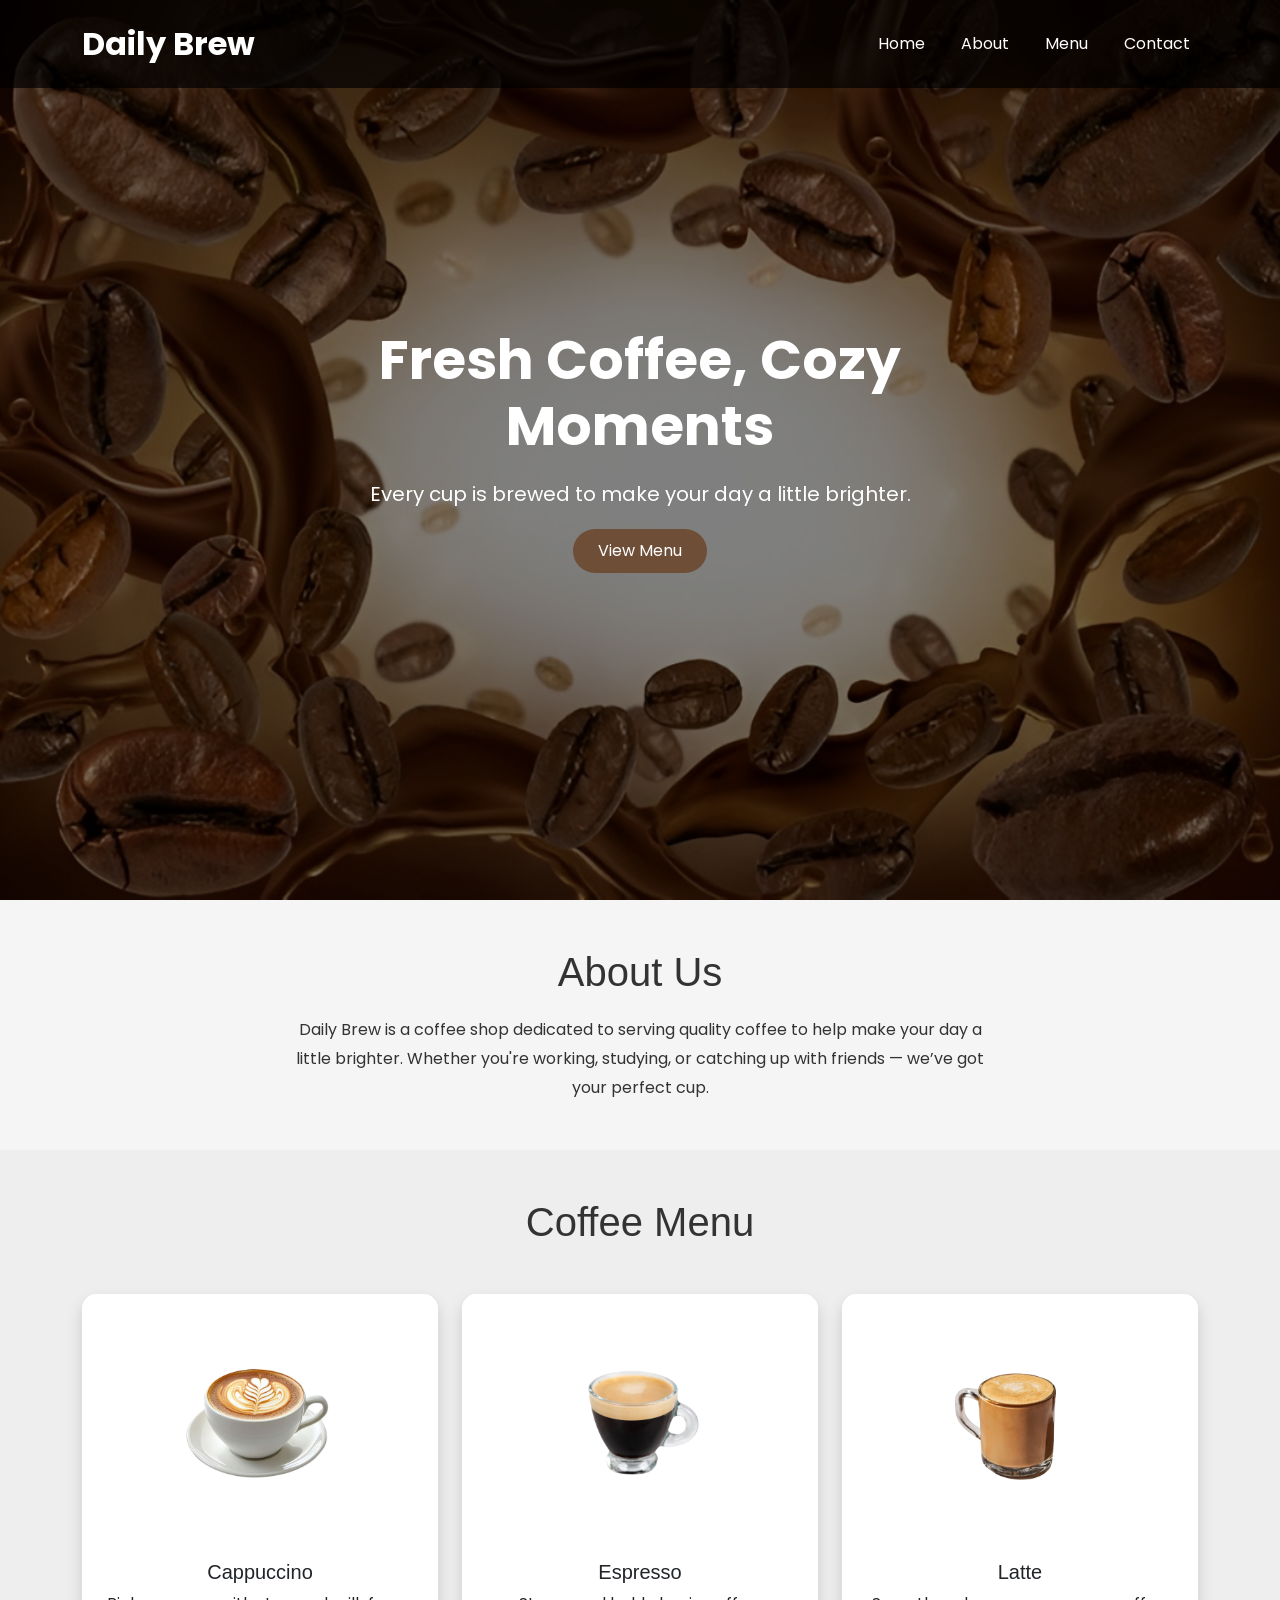
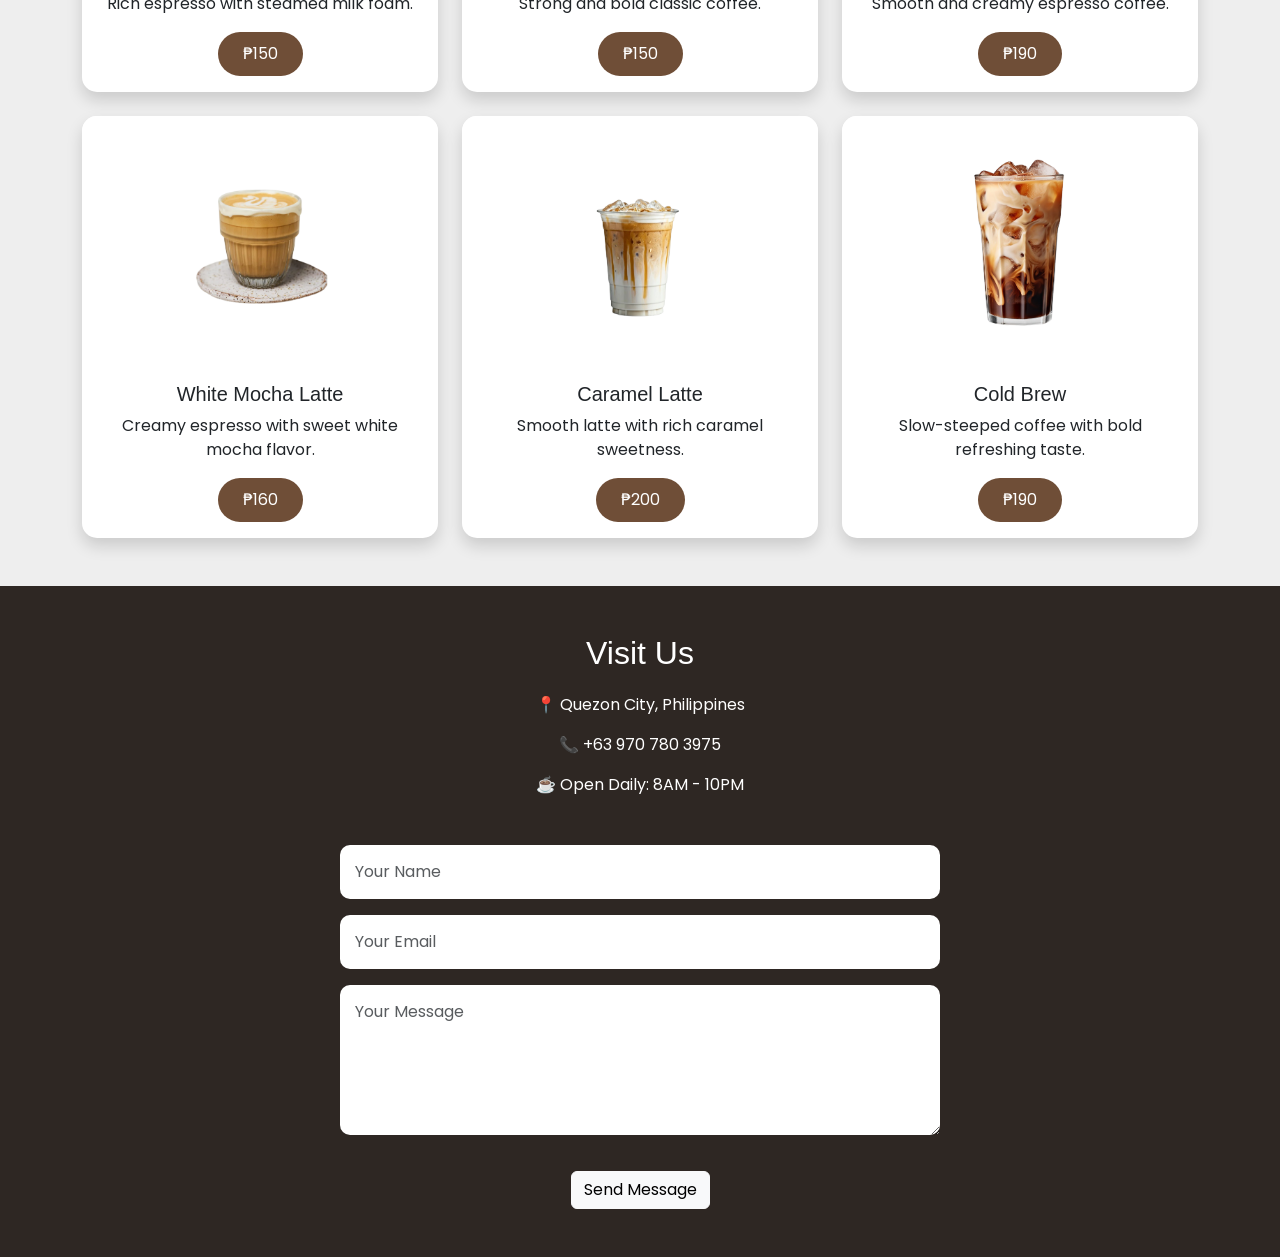
==== commit 1301a436: "Update index.html" ====
--- a/index.html
+++ b/index.html
@@ -84,10 +84,6 @@
         <a href="#menu" class="btn btn-dark">
             View Menu
         </a>
-
-    <a href="#contact" class="btn btn-outline-light mt-3">
-    Contact Us
-</a>
 
     </div>
 
